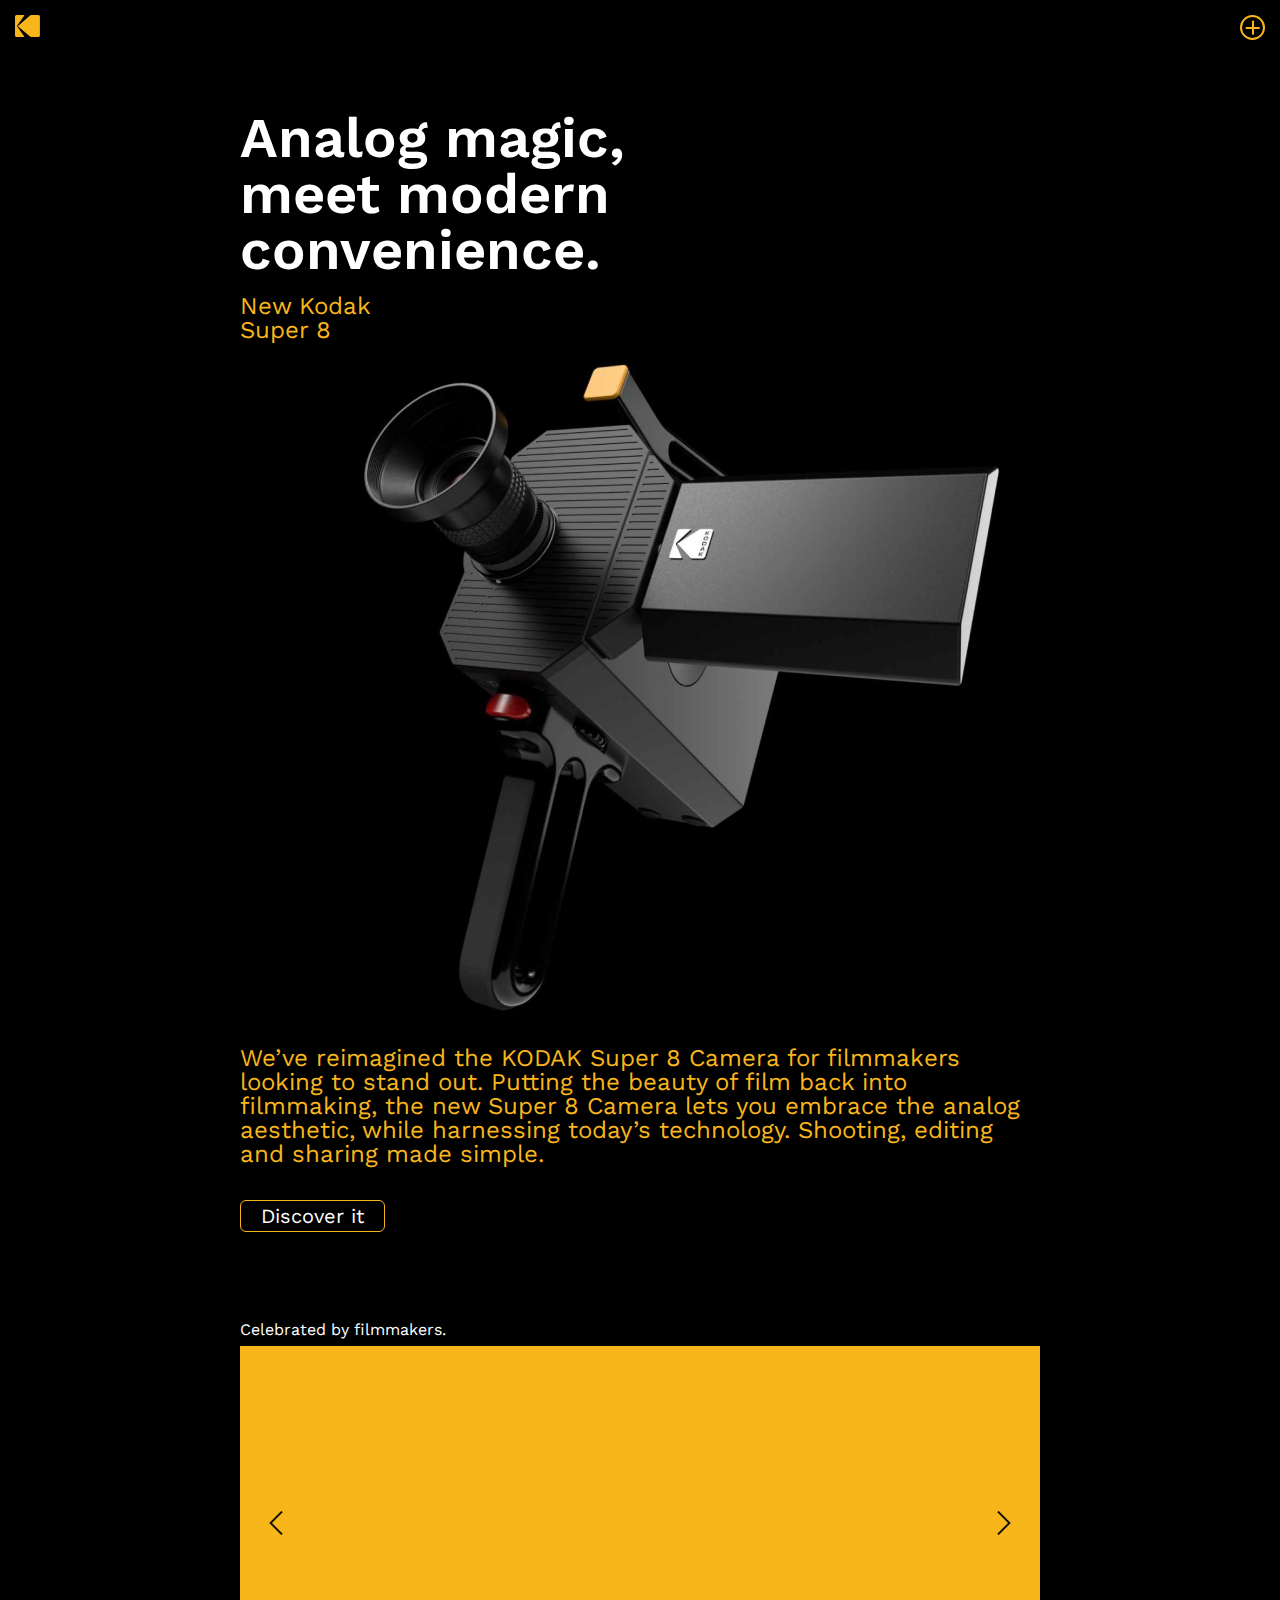
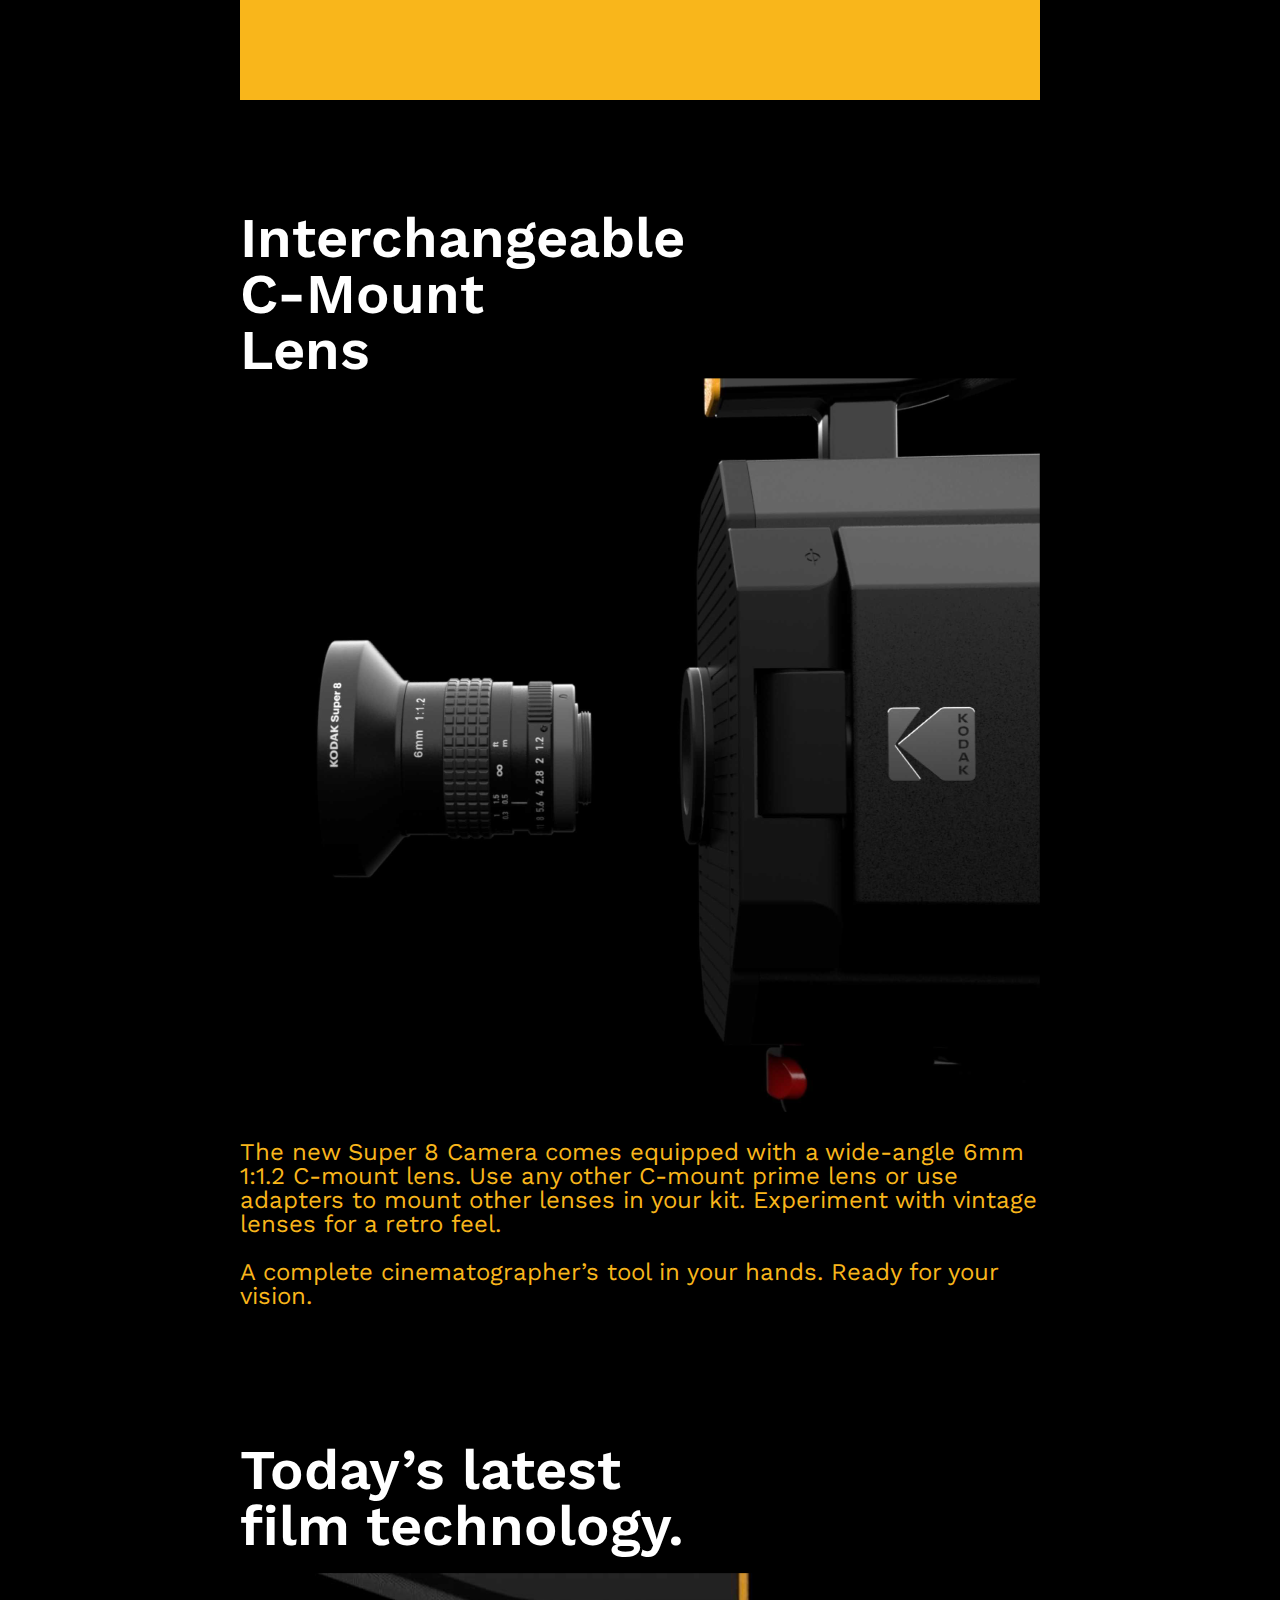
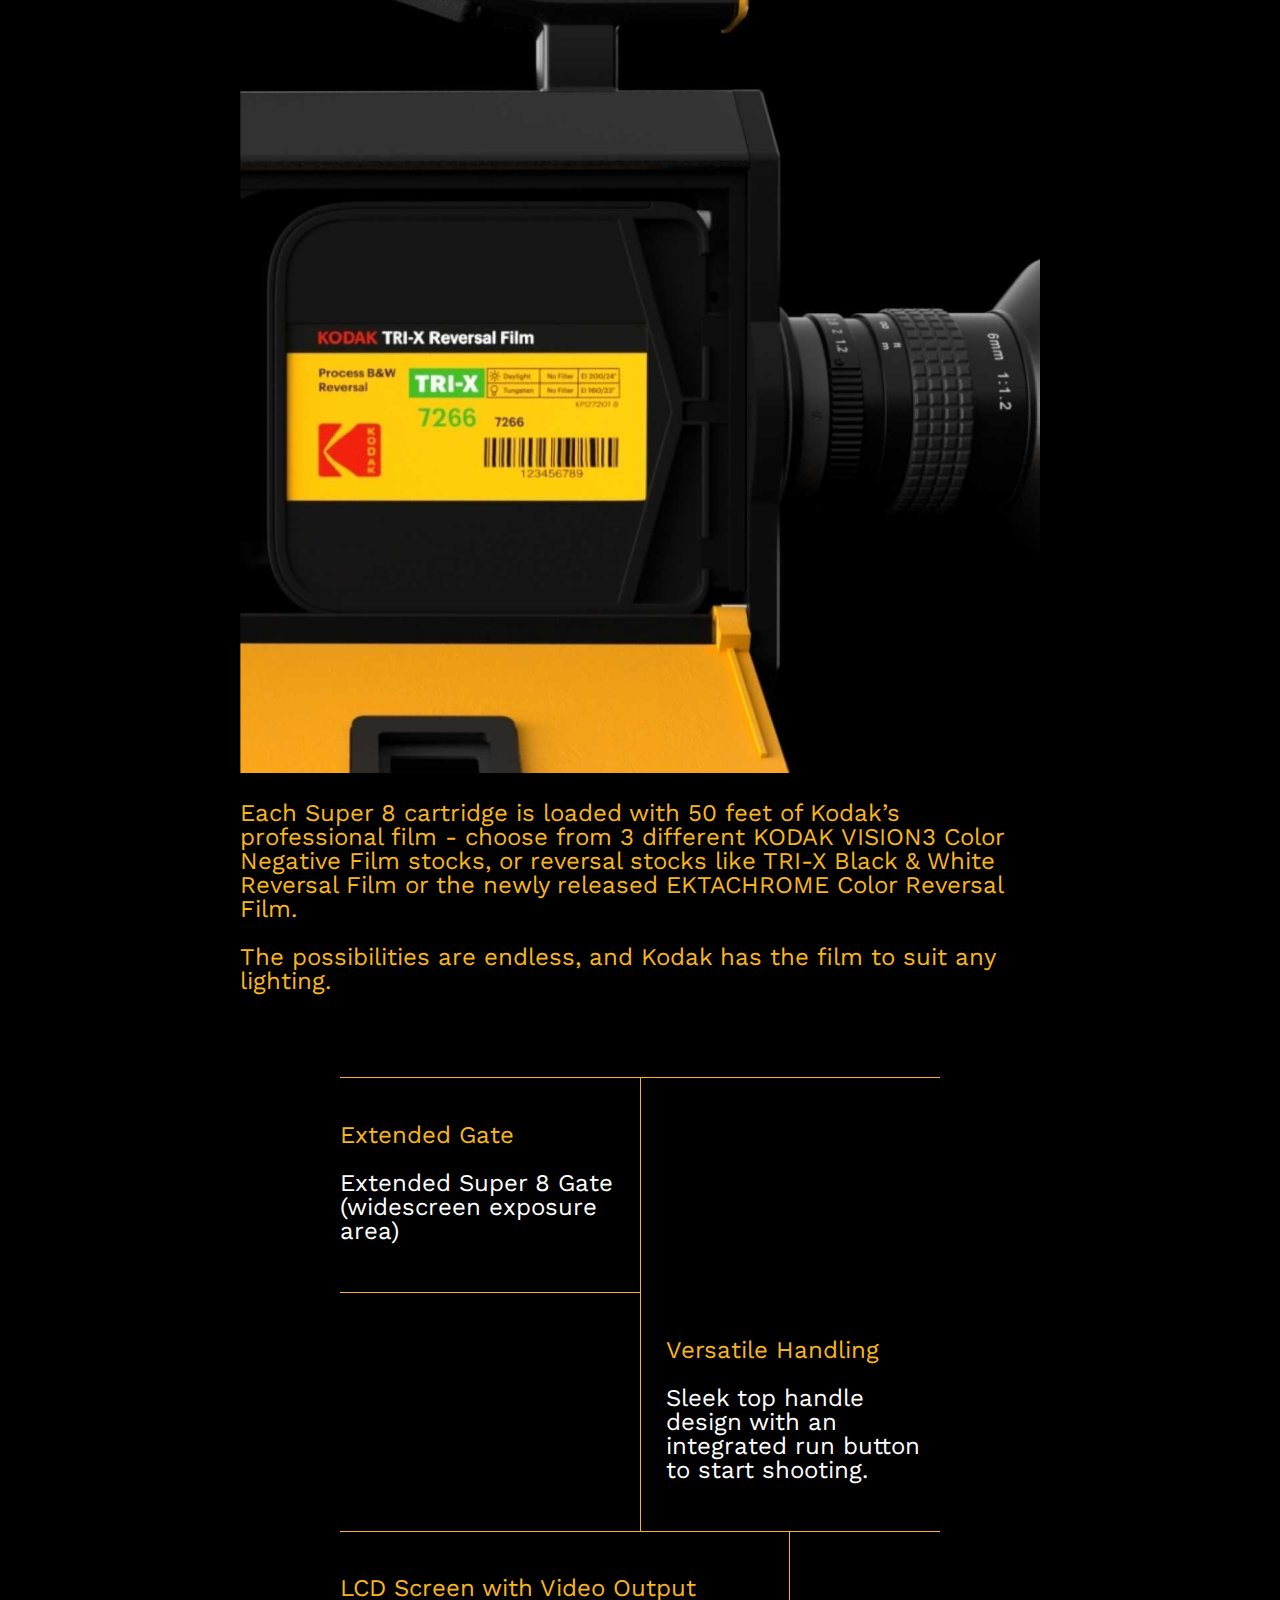
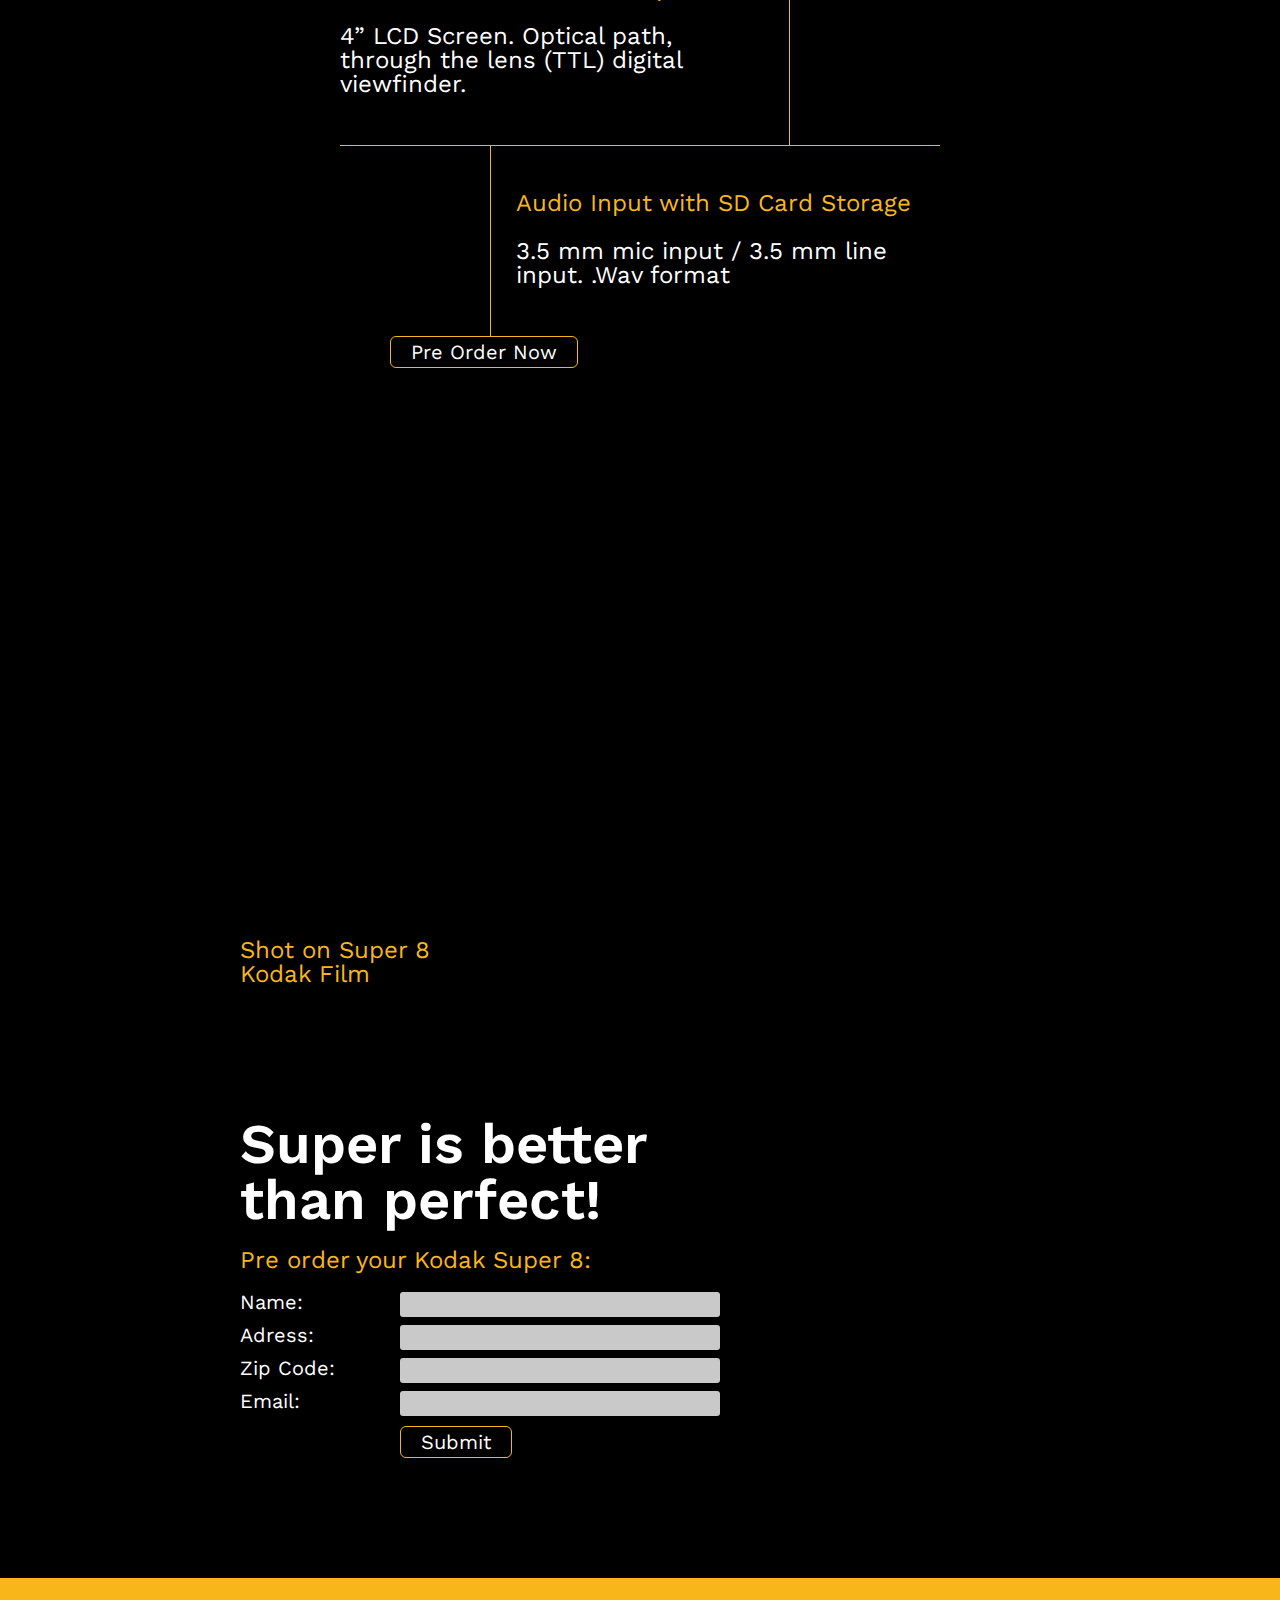
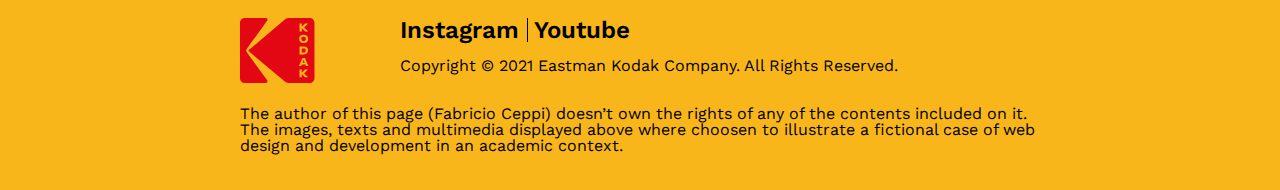
==== index.html @ d9c5eee0 "cambio de nombre index" ====
<!DOCTYPE html>
<html lang="en" dir="ltr">

<head>
  <meta charset="utf-8">
  <title>New Kodak Super 8</title>
  <meta name="author" content="Fabricio Ceppi">
  <meta name="viewport" content="width=device-width, initial-scale=1.0">
  <meta name="description" content="Discover the new Kodak Super 8 camera">
  <link rel="stylesheet" href="stylesheet.css">
</head>

<body>

  <header>
    <div id="bar">
      <img src="./imgs/Blind-logo.svg" alt="Kodak Logo">
      <div id="toggle-menu">
        <div></div>
        <div></div>
      </div>
    </div>
    <div id="menu">
      <ul>
        <li><a href="#" class="med-type color-white">Description</a></li>
        <li><a href="#" class="med-type color-white">Specs</a></li>
      </ul>
    </div>
  </header>

  <main>

    <section>
      <div class="text-block appear-to-left">
        <h2 class="big-type color-white">Analog magic, meet modern convenience.</h2>
        <h1 class="med-type color-yellow">New Kodak<br>Super 8</h1>
      </div>

      <img srcset="imgs/Kodak1-480.png 480w,
              imgs/Kodak1-800.png 800w,
              imgs/Kodak1-1680.png 1680w" src="./imgs/Kodak1-1680.png" alt="A Kodak Super 8 video camera is tilted 45 degrees and
              pointing towards the viewer, it's viewfinder is opened">
      <div class="text-block">
        <p class="med-type color-yellow">We’ve reimagined the KODAK Super 8 Camera for filmmakers looking to
          stand out. Putting the beauty of film back into filmmaking, the new Super
          8 Camera lets you embrace the analog aesthetic, while harnessing today’s
          technology. Shooting, editing and sharing made simple.</p>
        <button>Discover it</button>
      </div>
    </section>

    <section>
      <h3 class="text-block small-type color-white">Celebrated by filmmakers.</h3>
      <div id="quotes">
        <div class="text-block slider active">
          <p class="med-type bold color-black">“ The news that Kodak is enabling the
            next generation of filmmakers with access to an upgraded and enhanced
            version of the same analog technology that first made me fall in love
            with cinematic storytelling is unbelievably exciting. ”</p>
          <p class="med-type bold color-black">
            Christopher Nolan<br>Director
          </p>
        </div>

        <div class="text-block slider">
          <p class="med-type bold color-black">“ People like to think that digital
            mediums can do anything film can do, nowadays, but that simply isn’t
            true. Digital is great for certain things, but it is still different.
            There are plenty of looks, feelings and qualities that only film can do. ”</p>
          <p class="med-type bold color-black">
            Patty Jenkins<br>Screenwritter
          </p>
        </div>

        <div class="text-block slider">
          <p class="med-type bold color-black">“ The fact that Kodak is building
            a brand new Super 8 camera is a dream come true. ”</p>
          <p class="med-type bold color-black">
            JJ Abrams<br>Director
          </p>
        </div>

        <div class="slide-btns">
          <img id="prev" src="./imgs/flechaprev-02.svg" alt="left arrow, click to change the slide">
          <img id="next" src="./imgs/flechanext-02.svg" alt="right arrow, click to change the slide">
        </div>
      </div>
    </section>

    <section>
      <div class="text-block titles">
        <h2 class="big-type color-white">Interchangeable C-Mount<br>Lens</h2>
      </div>

      <img srcset="imgs/Kodak2-480.png 480w,
              imgs/Kodak2-800.png 800w,
              imgs/Kodak2-1600.png 1600w" src="./imgs/Kodak2-1600.png" alt="A Kodak Super 8 video camera pointing to the left, it's lens are separated from the body">
      <div class="text-block">
        <p class="med-type color-yellow">The new Super 8 Camera comes equipped
          with a wide-angle 6mm 1:1.2 C-mount lens. Use any other C-mount prime
          lens or use adapters to mount other lenses in your kit.
          Experiment with vintage lenses for a retro feel.</p>
        <p class="med-type color-yellow">
          A complete cinematographer’s tool in your hands. Ready for your vision.
        </p>
      </div>
    </section>

    <section>
      <div class="text-block titles">
        <h2 class="big-type color-white">Today’s latest film technology.</h2>
      </div><br>

      <img srcset="imgs/Kodak3-480.png 480w,
              imgs/Kodak3-800.png 800w,
              imgs/Kodak3-1600.png 1600w" src="./imgs/Kodak3-1600.png" alt="A Kodak Super 8 video camera pointing to the right. it's cartridge is inserted in the correspondent slot.">
      <div class="text-block">
        <p class="med-type color-yellow">Each Super 8 cartridge is loaded with
          50 feet of Kodak’s professional film - choose from 3 different
          KODAK VISION3 Color Negative Film stocks, or reversal stocks like
          TRI-X Black & White Reversal Film or the newly released EKTACHROME
          Color Reversal Film.</p>
        <p class="med-type color-yellow">
          The possibilities are endless, and Kodak has the film to suit any lighting.
        </p>
      </div>
    </section>
    <section>
      <div class="specs">
        <div id="spec1">
          <h2 class="med-type color-yellow">Extended Gate</h2>
          <p class="small-type color-white">Extended Super 8 Gate (widescreen exposure area)</p>
        </div>
        <div id="spec2">
          <h2 class="med-type color-yellow">Versatile Handling</h2>
          <p class="small-type color-white">Sleek top handle design with an integrated run button to start shooting.</p>
        </div>
      </div>
      <div class="specs">
        <div id="spec3">
          <h2 class="med-type color-yellow">LCD Screen with Video Output</h2>
          <p class="small-type color-white">4” LCD Screen. Optical path, through the lens (TTL) digital viewfinder.</p>
        </div>
        <div></div>
      </div>
      <div class="specs">
        <div></div>
        <div id="spec4">
          <h2 class="med-type color-yellow">Audio Input with SD Card Storage</h2>
          <p class="small-type color-white">3.5 mm mic input / 3.5 mm line input.
            .Wav format</p>
        </div>
      </div>
      <button class="text-block">Pre Order Now</button>
    </section>

    <section>
      <div class="text-block video-block">
        <div class="video">
          <iframe width="560" height="315" src="https://www.youtube.com/embed/cSseZtZgoiA?controls=0" title="YouTube video player" frameborder="0" allow="accelerometer; autoplay; clipboard-write; encrypted-media;
      gyroscope; picture-in-picture" allowfullscreen></iframe>
        </div>
        <h2 class="med-type color-yellow">Shot on Super 8<br>Kodak Film</h2>
      </div>
    </section>

    <section>
      <div class="text-block">
        <h3 class="big-type color-white">Super is better than perfect!</h3>
        <h2 class="med-type color-yellow">Pre order your Kodak Super 8:</h2>
      </div>

      <form class="text-block">
        <label for="name">Name:</label>
        <input type="text" name="name" id="name" required>
        <label for="adress">Adress:</label>
        <input type="text" name="adress" id="adress" required>
        <label for="zip-code">Zip Code:</label>
        <input type="text" name="zip-code" id="zip-code" required>
        <label for="email">Email:</label>
        <input type="email" name="email" id="email" required>
        <button type="submit">Submit</button>
      </form>
    </section>
  </main>

  <footer>
    <div>
      <div class="img-float">
        <img src="./imgs/logo.svg" alt="Logo of the Eastman Kodak company">
      </div>
      <div class="footer-flex">
        <ul>
          <li><a href="#" class="med-type bold color-black">Instagram</a></li>
          <li><a href="#" class="med-type bold color-black">Youtube</a></li>
        </ul>
        <p class="small-type color-black">
          Copyright © 2021 Eastman Kodak Company.
          All Rights Reserved.
        </p>
      </div>
    </div>
    <p class="small-type color-black">
      The author of this page (Fabricio Ceppi) doesn’t own the rights of any of
      the contents included on it. The images, texts and multimedia displayed
      above where choosen to illustrate a fictional case of web design and
      development in an academic context.
    </p>
  </footer>
  <script src="./Super8slide.js"></script>
</body>

</html>
---- stylesheet.css ----
/* Kodak Landing Stylesheet */

/* General */

@import url('https://fonts.googleapis.com/css2?family=Work+Sans:wght@400;600&display=swap');

* {
  font-family: 'Work Sans', sans-serif;
  box-sizing: border-box;
}

body {
  background-color: rgb(0,0,0);
  color: white;
  padding: 0;
  margin: 0;
}

img {
  width: 100%;
  z-index: -1;
}

.big-type {
  font-size: 40px;
  line-height: 40px;
  font-weight: 600;
  max-width: 320px;
  margin: 50px auto 0 0;
}

.color-white {
  color: white;
}

.med-type {
  font-size: 20px;
  line-height: 20px;
  font-weight: 400;
}

.bold {
  font-weight: 600;
}

.color-yellow {
  color: #f9b61b;
}

.small-type {
  font-size: 16px;
  line-height: 16px;
  font-weight: 400;
}

.color-black {
  color: rgb(0,0,0);
}

button {
  background-color: rgb(0,0,0);
  border: 1px solid #f9b61b;
  border-radius: 6px;
  color: white;
  padding: 5px 20px;
  font-size: 20px;
  line-height: 20px;
  font-weight: 400;
  margin: 10px 0;
  cursor: pointer;
  transition: 0.5s;
}

ul {
  padding: 0;
  margin: 0;
}

li {
  list-style-type: none;
}

a {
  text-decoration: none;
}

/* Header */

header {
  position: fixed;
  top: 0;
  left: 0;
  width: 100%;
  z-index: 2;
}

header img {
  width: 25px;
}

#bar {
  background-color: rgba(0,0,0,0.8);
  padding: 15px;
}

#menu {
  background-color: rgba(0,0,0,0.8);
  padding: 0 0 15px 15px;
  transform: scaleY(0);
  transform-origin: top;
}

#menu ul {
  opacity: 0;
  transition: opacity 0.5s ease 0s;
}

#menu.opened {
  transform: scaleY(1);
  transition: transform 0.5s cubic-bezier(0,.45,.27,1.05) 0s;
}

#menu.opened ul {
  opacity: 1;
  transition: opacity 0.5s ease 0.3s;
}

#toggle-menu {
  width: 25px;
  height: 25px;
  border: 2px solid #f9b61b;
  border-radius: 50%;
  float: right;
  position: relative;
  cursor: pointer;
  transition: transform 1s;
}

#toggle-menu div {
  position: absolute;
  top: 50%;
  left: 50%;
  transform: translate(-50%, -50%);
}

#toggle-menu div:first-of-type {
  width: 70%;
  border-bottom: 2px solid #f9b61b;
}

#toggle-menu div:last-of-type {
  height: 70%;
  border-right: 2px solid #f9b61b;
}

@media (hover: hover) {

button:hover {
  transform: translatex(5px);
  transition: 0.5s;
}

a:hover {
  color: #f9b61b;
}

footer a:hover {
  color: black;
  opacity: 0.5;
}
}

#toggle-menu.opened {
  transform: rotate(-225deg);
}

/* resolver animación */

/*#menu {
  position: absolute;
  transform: translateY(-100%);
  transition: 1s;
}

#menu.opened {
  position: static;
  transform: translateY(100%);
}*/


/* Main */

main {
  max-width: 800px;
  margin: auto;
}

section {
  padding-top: 40px;
}

section:nth-of-type(2) {
  padding-top: 80px;
}

.text-block {
  margin: 0 15px;
}

#quotes {
  width: 100%;
  background-color: #f9b61b;
  padding: 35px 0;
  margin-top: 8px;
  position: relative;
  overflow-x: hidden;
}

#quotes .text-block {
  margin: 0 40px;
}

#quotes p:last-child {
  padding-top: 20px;
}

.slider {
  animation-name: right-slide;
  animation-duration: 0.5s;
  animation-fill-mode: forwards;
  position: relative;
  left: 100%;
  display: none;
}

.active {
  display: block;
}

@keyframes right-slide {
  100% {left: 0;}
}

.slide-btns {
  width: 100%;
  position: absolute;
  top: 50%;
  transform: translateY(-50%);
}

.slide-btns img {
  width: 32px;
  cursor: pointer;
}

#prev {
  float: left;
}

#next {
  float: right;
}

/* specs */

.specs {
  margin: 0 15px;
  border-top: 1px solid #f9b61b;
}

.specs > div {
  float: left;
  padding: 25px 25px 25px 0;
}

.specs::after {
  content: " ";
  display: block;
  clear: both;
}

.specs > div:last-child {
  padding: 25px 0 25px 25px;
}

.specs:nth-of-type(1) > div{
  width: 50%;
}

#spec1 {
  border-bottom: 1px solid #f9b61b;
}

#spec2 {
  padding-top: 40%;
  border-left: 1px solid #f9b61b;
}

#spec3, #spec4 {
  width: 75%;
}

#spec3 {
  border-right: 1px solid #f9b61b;
}

#spec4 {
  border-left: 1px solid #f9b61b;
}

.specs:last-of-type > div:first-child {
  width: 25%;
}

/* Video Iframe */

.video-block {
  padding-top: 40px;
}

.video {
  width: 100%;
  height: 0;
  padding-bottom: 56.25%;
  position: relative;
}

.video iframe {
  position: absolute;
  width: 100%;
  height: 100%;
}

/* Styling form */


label {
  display: block;
  width: 30%;
  min-width: 100px;
  float: left;
  color: white;
  font-size: 20px;
  line-height: 20px;
  font-weight: 400;
}

input {
  display: block;
  width: 50%;
  height: 25px;
  margin-bottom: 8px;
  border-width: 0;
  border-radius: 3px;
  background-color: #c9c9c9;
}

form button {
  display: block;
  margin-left: 30%;
}

/* Footer */

footer {
  margin-top: 120px;
  background-color: #f9b61b;
  padding: 40px 15px 20px 15px;
}

footer > div, footer > p {
  max-width: 800px;
  margin-left: auto;
  margin-right: auto;
}


.img-float {
  width: 30%;
  float: left;
}

.img-float img {
  width: 75px;
}

footer > div::after {
  content: " ";
  display: block;
  clear: both;
}

footer li {
  display: inline-block;
  padding-right: 10px;
  position: relative;
}

/* Adding more effects (animation) */

.appear-to-left {
  position: relative;
  animation-name: appear-to-left;
  animation-timing-function: ease-in-out;
  animation-duration: 1s;
  animation-direction: normal;
}

@keyframes appear-to-left {
  0% {
    opacity: 0;
    left: 200px;
  }
  100% {
    left: 0;
    opacity: 1;
  }
}

/* Responsive adjustments */

@media only screen and (max-width: 360px) {
  input {
    width: 100%;
  }

  form button {
    margin-left: 0;
  }

  .big-type {
    font-size: 36px;
    line-height: 36px;
    font-weight: 600;
    margin: 50px auto 0 0;
  }

  footer p:first-of-type {
    clear: both;
    padding-top: 8px;
  }

}

@media only screen and (min-width: 400px) {

  footer li:first-child::after {
    content: "";
    position: absolute;
    right: 0;
    margin-right: 1px;
    height: 100%;
    width: 1px;
    background-color: rgb(0,0,0);
}
}

@media only screen and (min-width: 800px) {

  section {
    padding-top:
    60px;
  }

  .big-type {
    font-size: 56px;
    line-height: 56px;
    max-width: 60%;
    margin: 50px auto 0 0;
  }

  .med-type {
    font-size: 24px;
    line-height: 24px;
  }

  .specs .small-type {
    font-size: 24px;
    line-height: 24px;
    font-weight: 400;
  }

  .specs {
    max-width: 600px;
    margin: auto;
  }

  .specs + button {
    margin-left: 150px;
  }

  .slider p {
    max-width: 80%;
    margin-left: auto;
    margin-right: auto;
  }

  .slide-btns {
    padding: 0 20px;
  }

  label, .img-float {
    width: 20%;
  }

  form button {
    margin-left: 20%;
  }

  input {
    width: 40%;
  }
}

@media only screen and (min-width: 950px) {
  .text-block {
    margin: 0;
  }
}
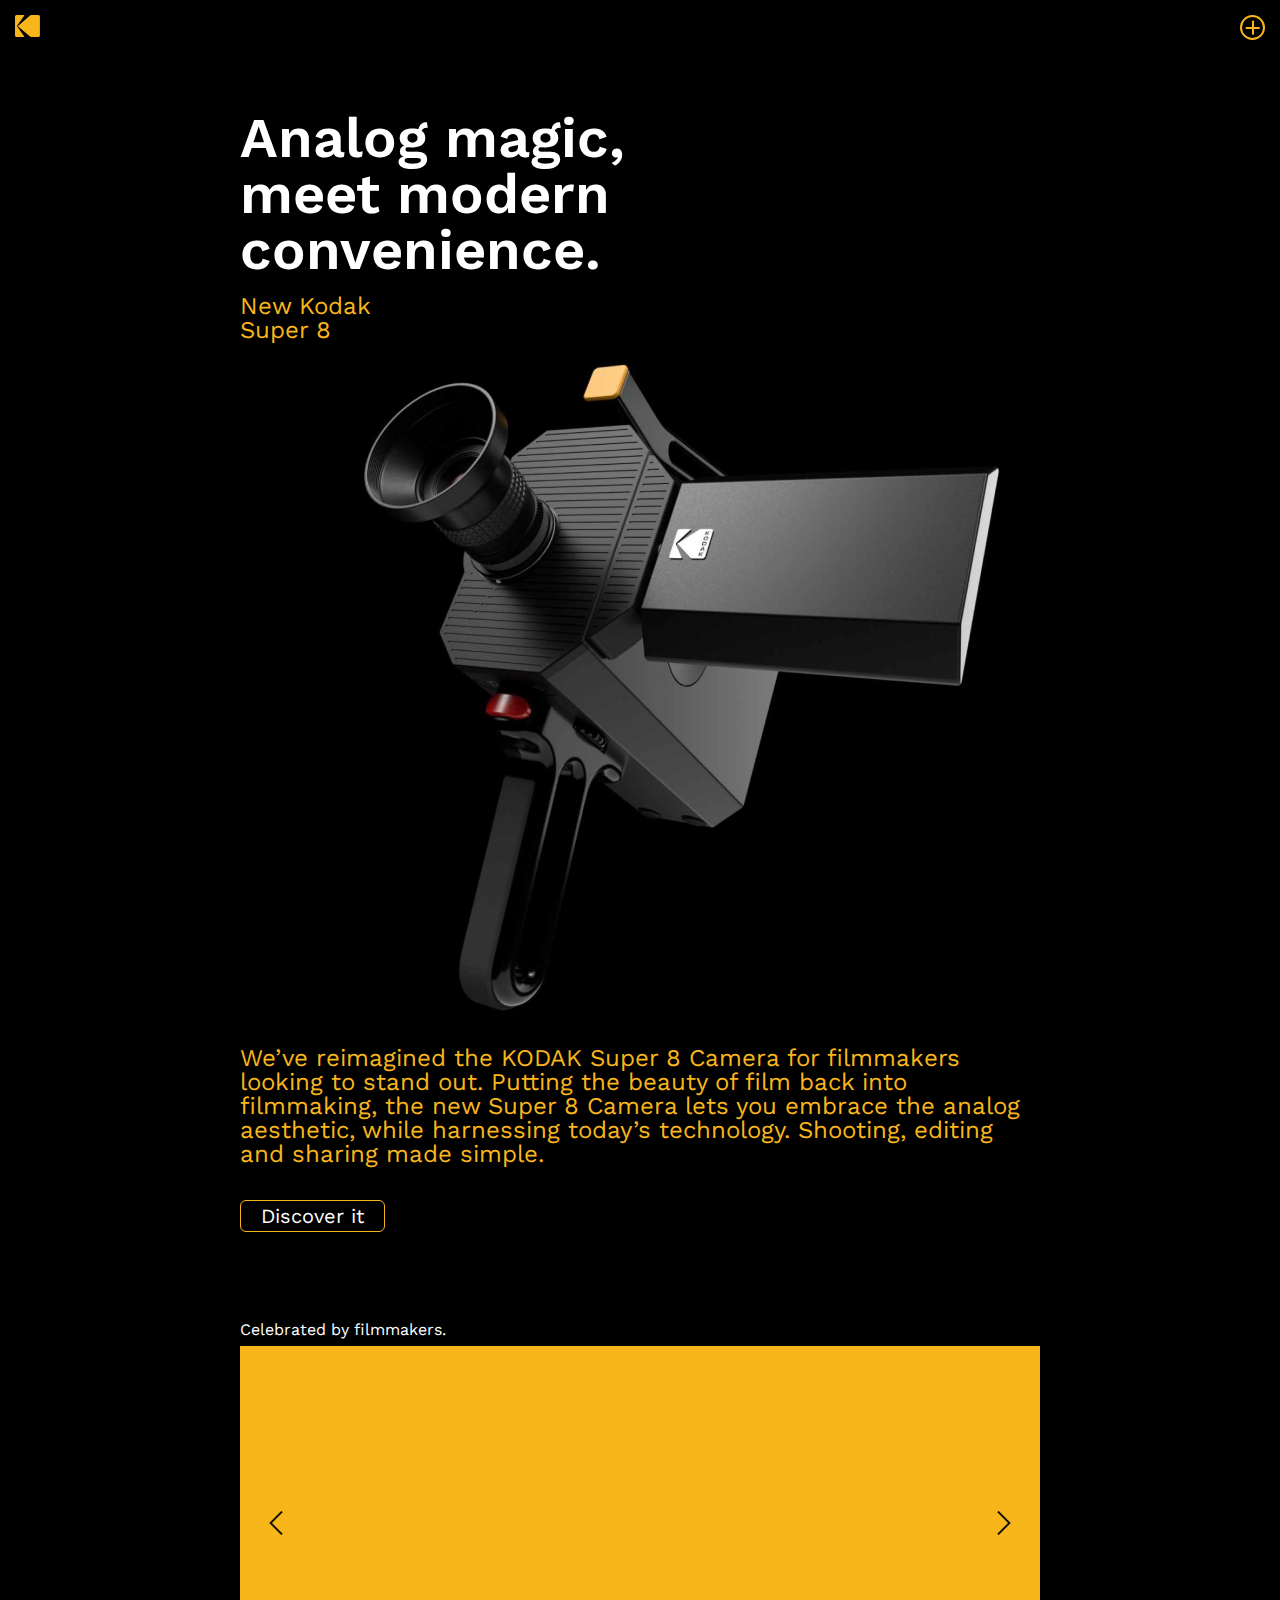
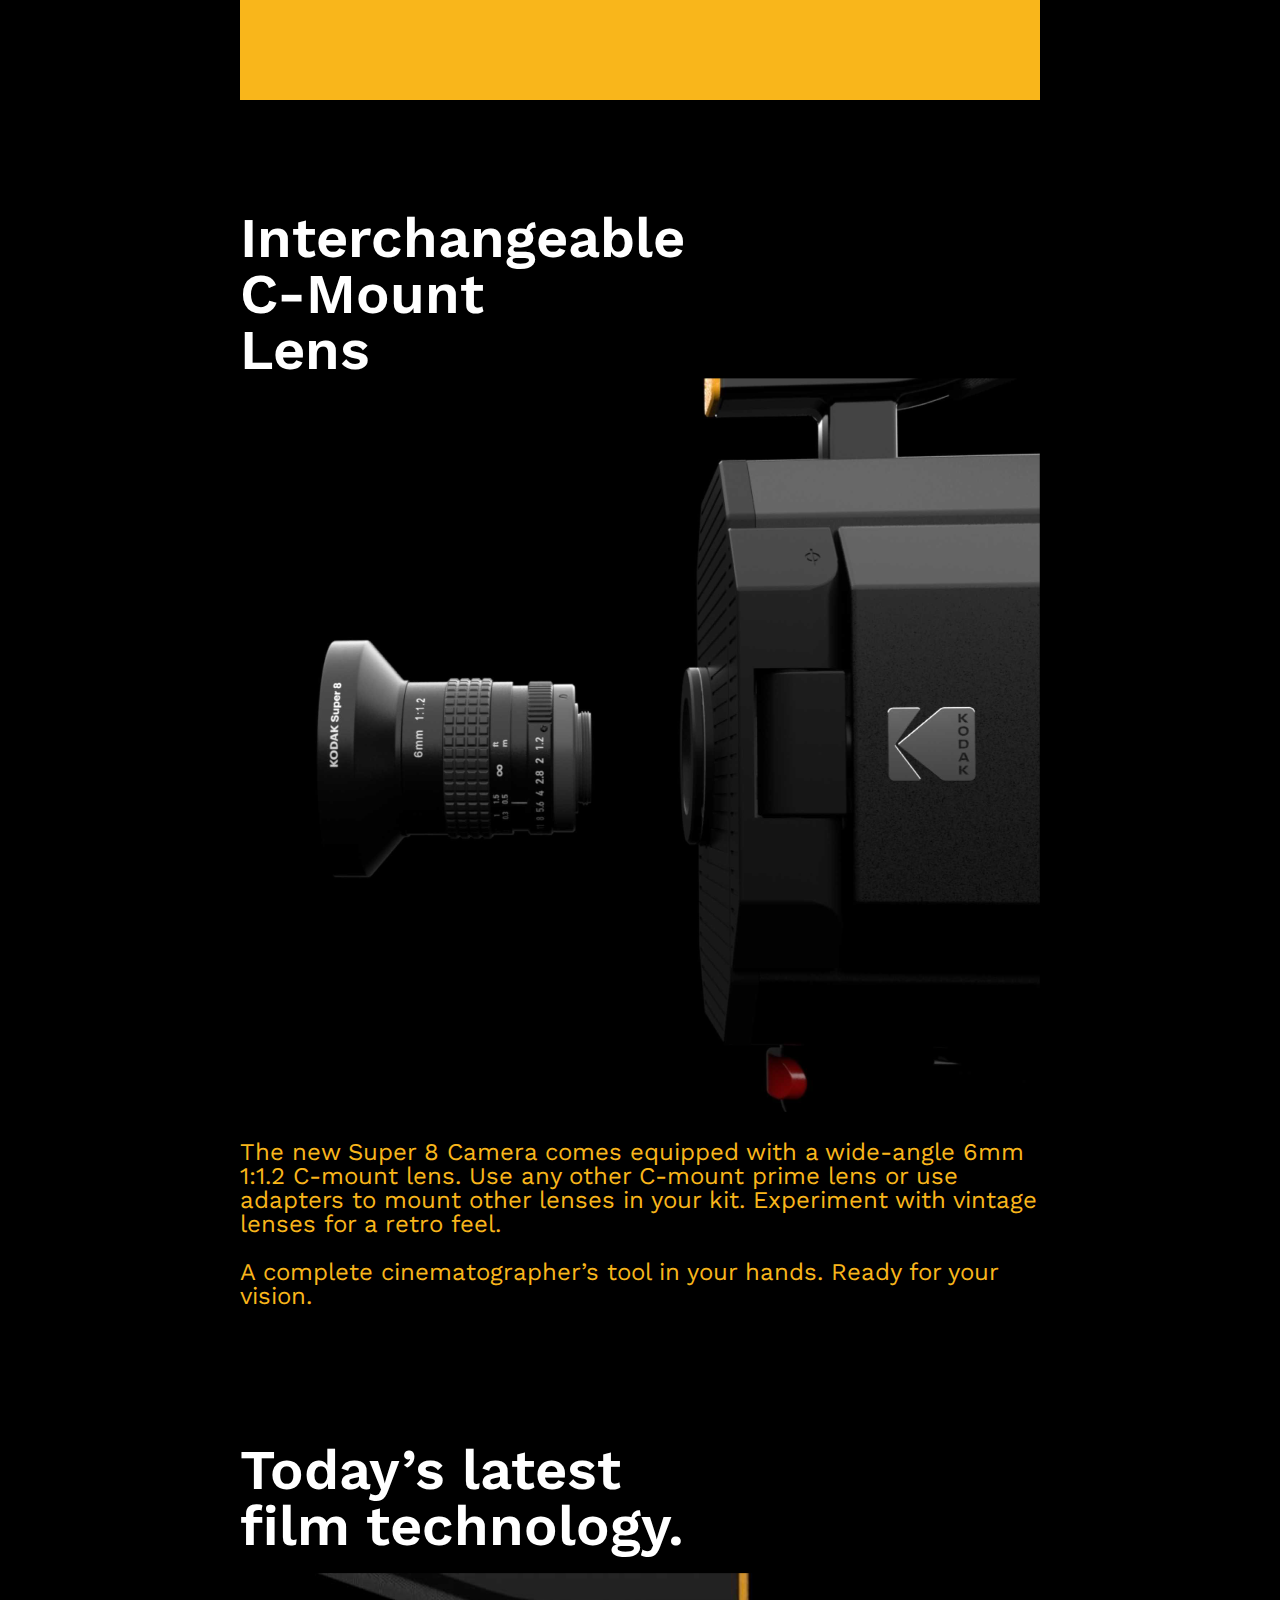
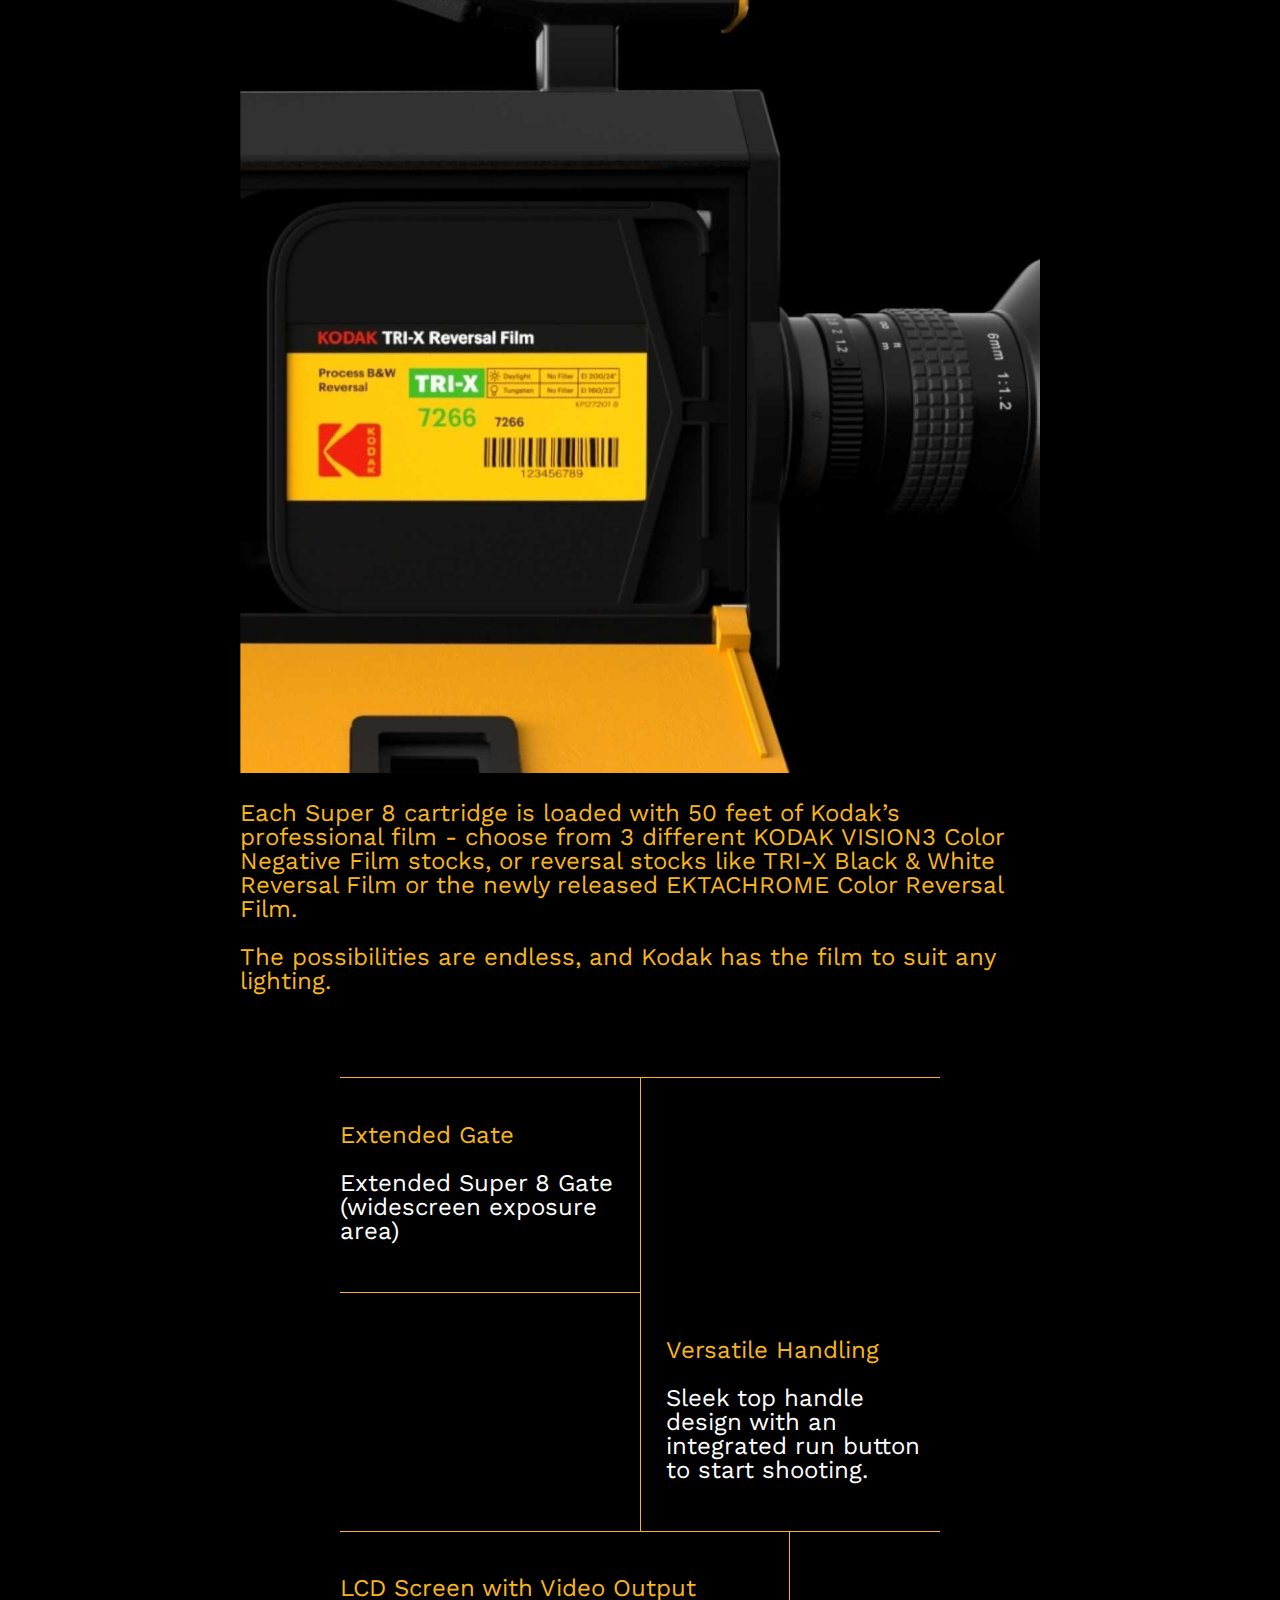
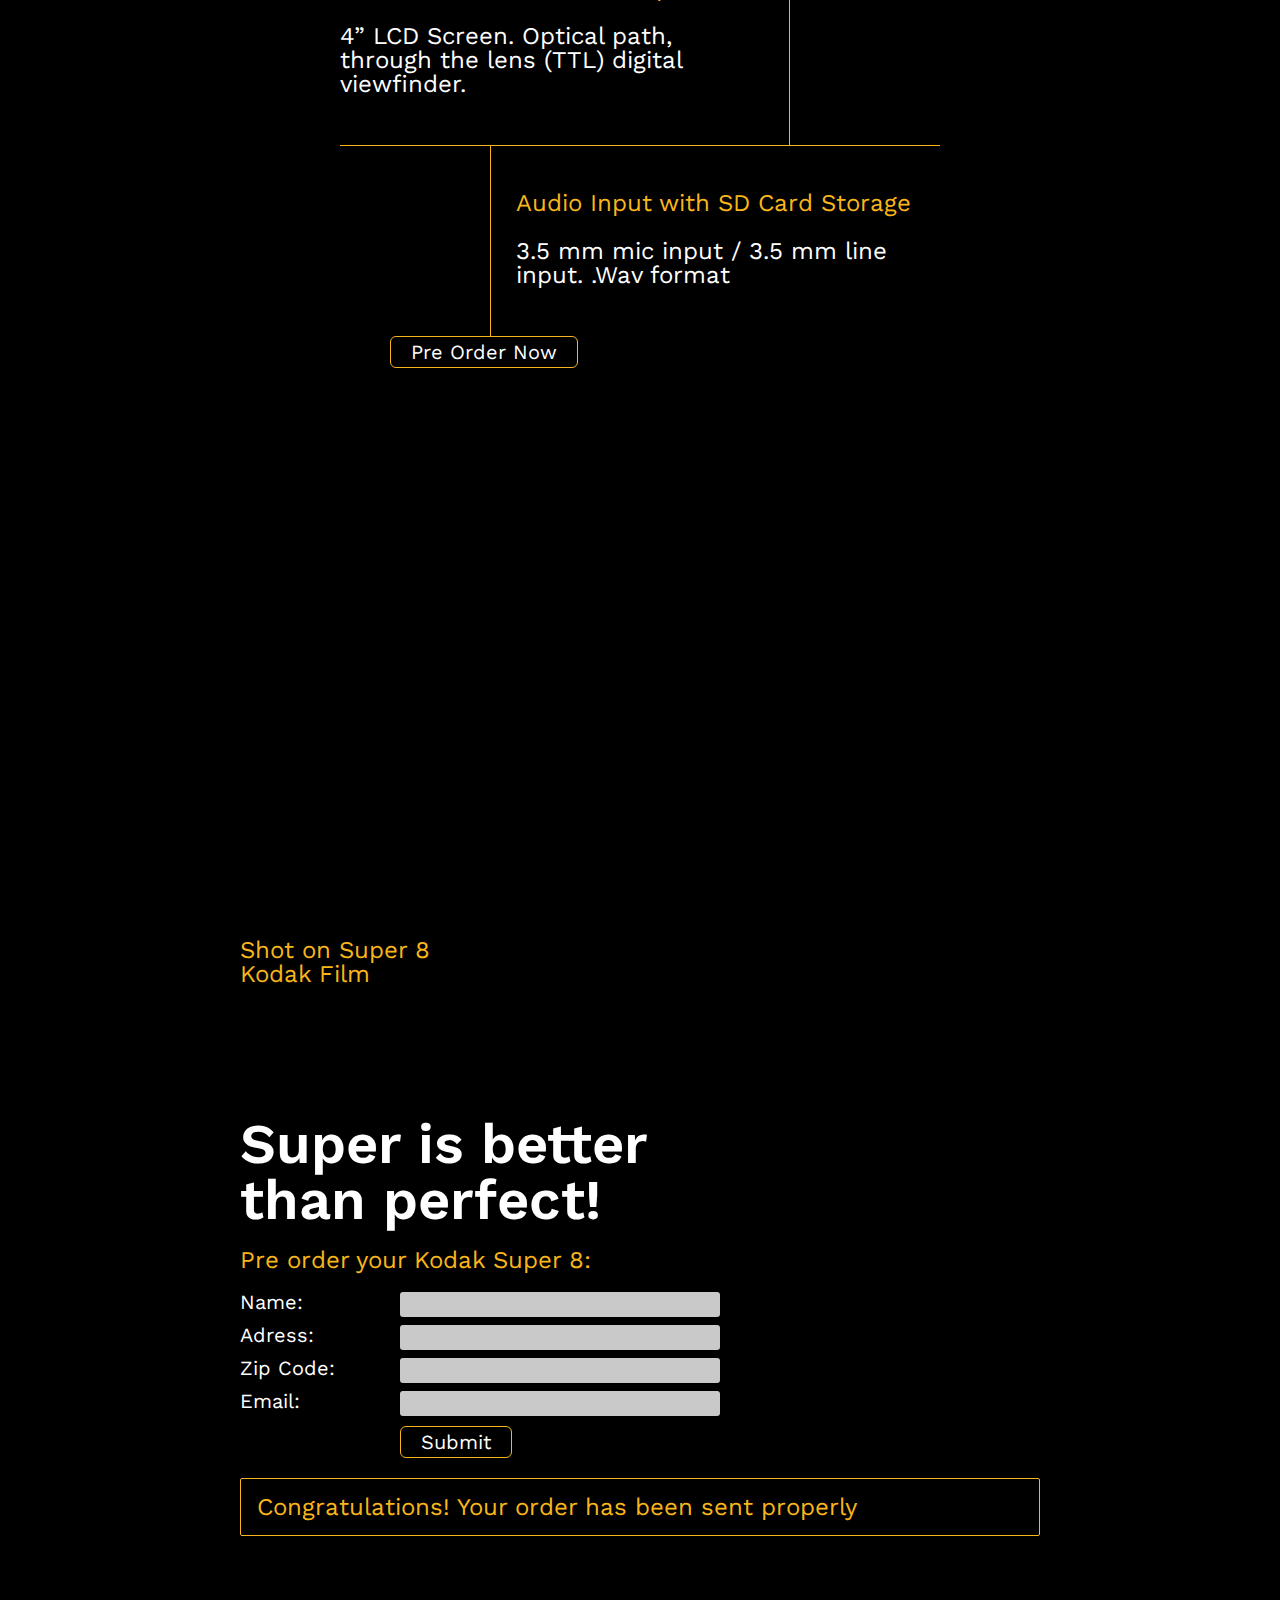
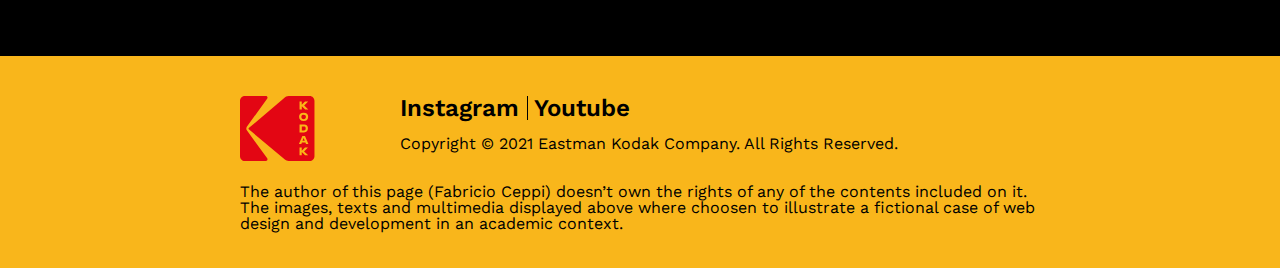
==== commit a1269202: "form configuration" ====
--- a/index.html
+++ b/index.html
@@ -8,13 +8,14 @@
   <meta name="viewport" content="width=device-width, initial-scale=1.0">
   <meta name="description" content="Discover the new Kodak Super 8 camera">
   <link rel="stylesheet" href="stylesheet.css">
+  <link rel="icon" type="image/png" href="imgs/favicon.png">
 </head>
 
 <body>
 
   <header>
     <div id="bar">
-      <img src="./imgs/Blind-logo.svg" alt="Kodak Logo">
+      <img id='logo' src="./imgs/Blind-logo.svg" alt="Kodak Logo">
       <div id="toggle-menu">
         <div></div>
         <div></div>
@@ -22,8 +23,8 @@
     </div>
     <div id="menu">
       <ul>
-        <li><a href="#" class="med-type color-white">Description</a></li>
-        <li><a href="#" class="med-type color-white">Specs</a></li>
+        <li id='desc-button' class='med-type color white'>Description</li>
+        <li id='spec-button' class="med-type color-white">Specs</li>
       </ul>
     </div>
   </header>
@@ -45,7 +46,7 @@
           stand out. Putting the beauty of film back into filmmaking, the new Super
           8 Camera lets you embrace the analog aesthetic, while harnessing today’s
           technology. Shooting, editing and sharing made simple.</p>
-        <button>Discover it</button>
+        <button id='discover-button'>Discover it</button>
       </div>
     </section>
 
@@ -87,7 +88,7 @@
       </div>
     </section>
 
-    <section>
+    <section id ='d-start'>
       <div class="text-block titles">
         <h2 class="big-type color-white">Interchangeable C-Mount<br>Lens</h2>
       </div>
@@ -125,7 +126,7 @@
         </p>
       </div>
     </section>
-    <section>
+    <section id='s-start'>
       <div class="specs">
         <div id="spec1">
           <h2 class="med-type color-yellow">Extended Gate</h2>
@@ -151,7 +152,7 @@
             .Wav format</p>
         </div>
       </div>
-      <button class="text-block">Pre Order Now</button>
+      <button id='order-button' class="text-block">Pre Order Now</button>
     </section>
 
     <section>
@@ -164,13 +165,14 @@
       </div>
     </section>
 
-    <section>
+    <section id='form-start'>
       <div class="text-block">
         <h3 class="big-type color-white">Super is better than perfect!</h3>
         <h2 class="med-type color-yellow">Pre order your Kodak Super 8:</h2>
       </div>
 
-      <form class="text-block">
+      <form class="text-block" action="https://formspree.io/f/moqyrewy"
+      method="POST" id='pre-order'>
         <label for="name">Name:</label>
         <input type="text" name="name" id="name" required>
         <label for="adress">Adress:</label>
@@ -180,6 +182,7 @@
         <label for="email">Email:</label>
         <input type="email" name="email" id="email" required>
         <button type="submit">Submit</button>
+        <span id='pre-order-status' class='med-type color-yellow'>Congratulations! Your order has been sent properly</span>
       </form>
     </section>
   </main>
--- a/stylesheet.css
+++ b/stylesheet.css
@@ -153,6 +153,10 @@
   border-right: 2px solid #f9b61b;
 }
 
+#desc-button, #spec-button, #logo {
+  cursor: pointer;
+}
+
 @media (hover: hover) {
 
 button:hover {
@@ -160,7 +164,7 @@
   transition: 0.5s;
 }
 
-a:hover {
+a:hover, #desc-button:hover, #spec-button:hover {
   color: #f9b61b;
 }
 
@@ -360,6 +364,14 @@
   margin-left: 30%;
 }
 
+#pre-order-status {
+  display: block;
+  padding: 16px;
+  border: 1px solid #f9b61b;
+  border-radius: 2px;
+  margin-top: 20px;
+}
+
 /* Footer */
 
 footer {
@@ -373,7 +385,6 @@
   margin-left: auto;
   margin-right: auto;
 }
-
 
 .img-float {
   width: 30%;
@@ -516,4 +527,4 @@
   .text-block {
     margin: 0;
   }
-}
+}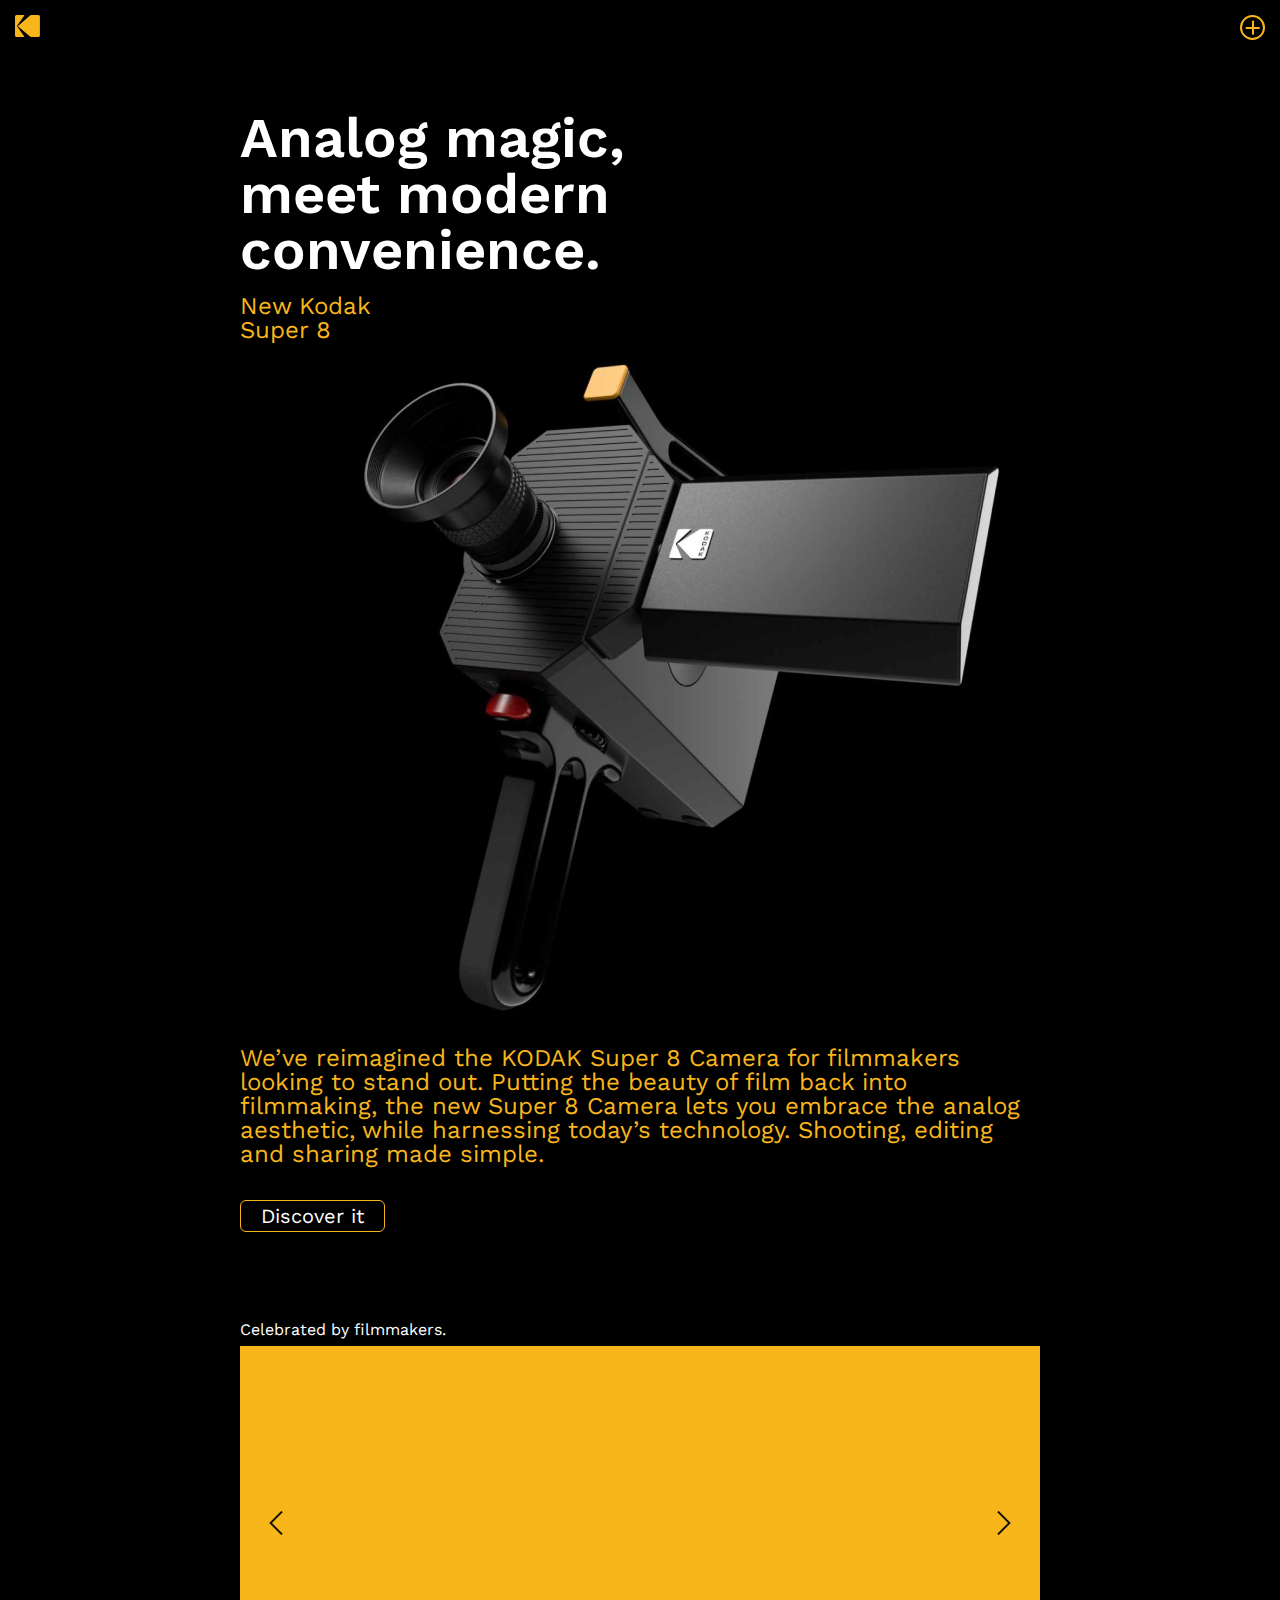
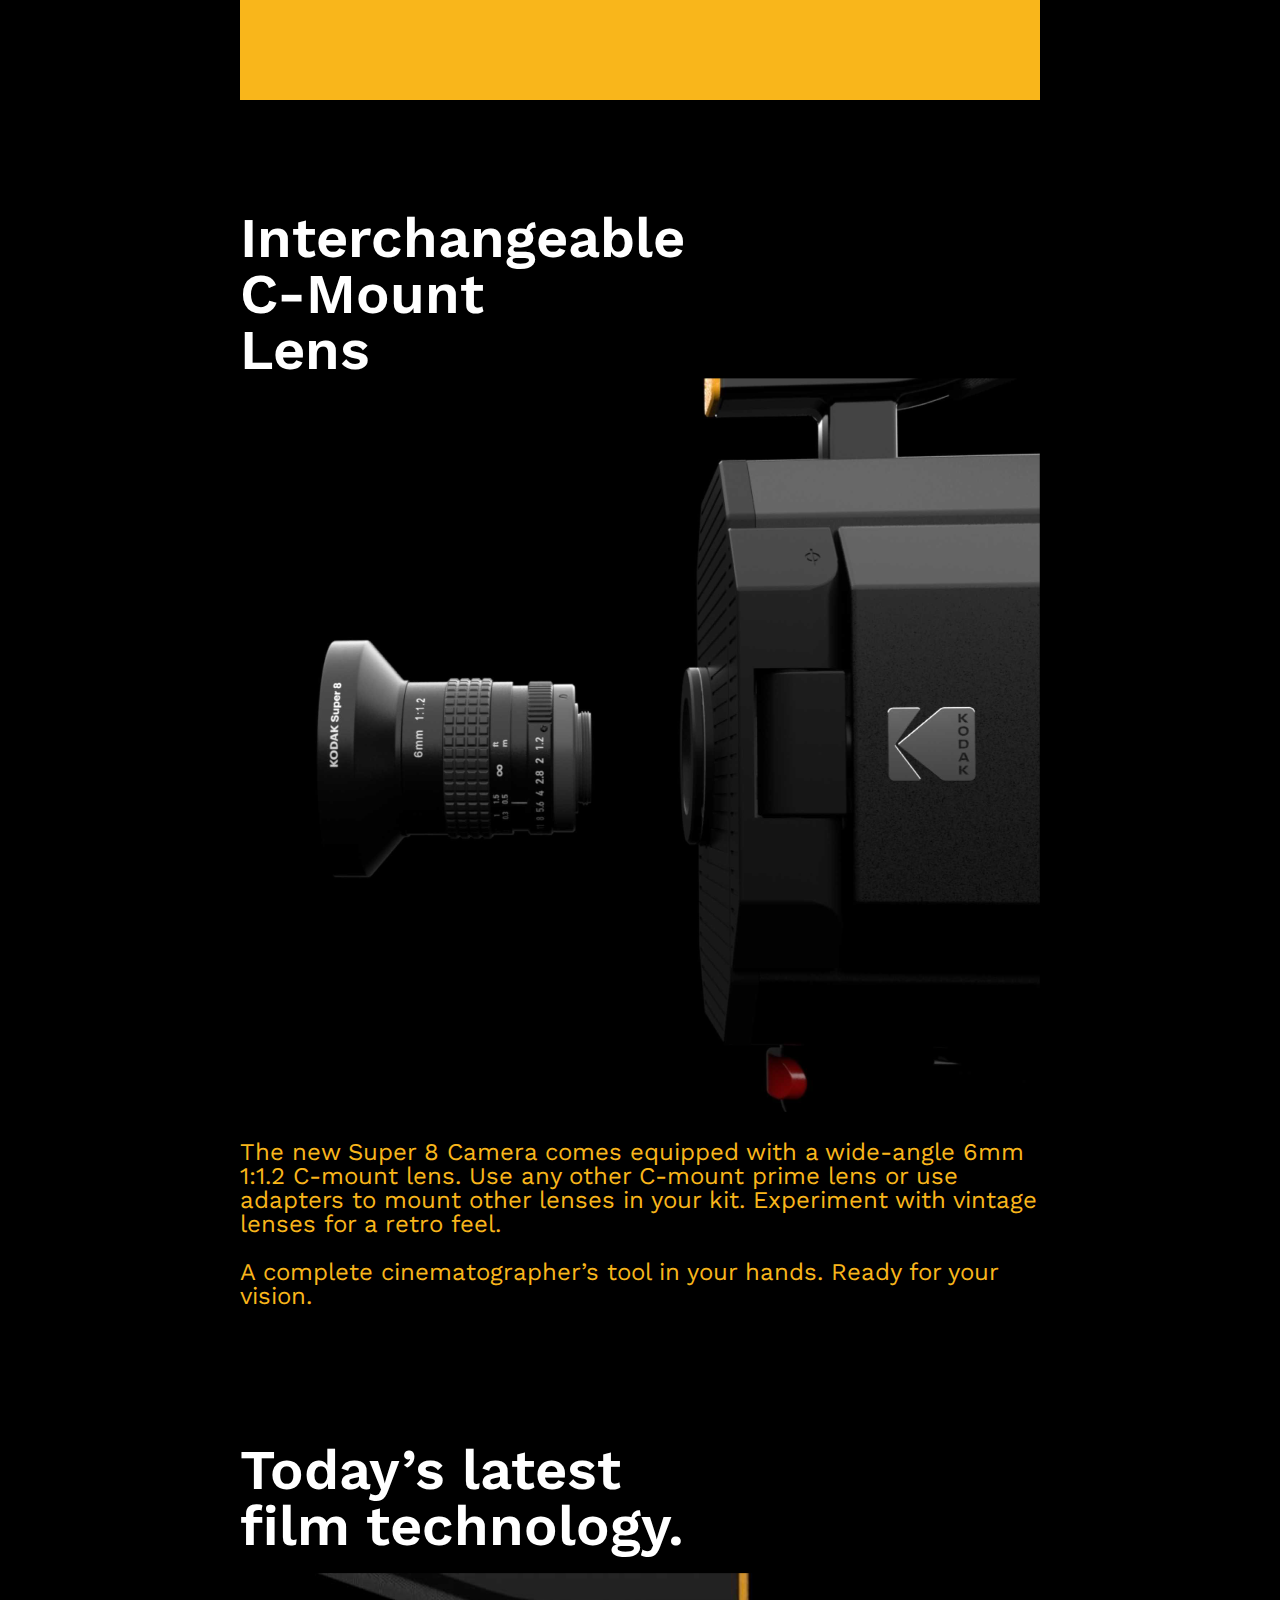
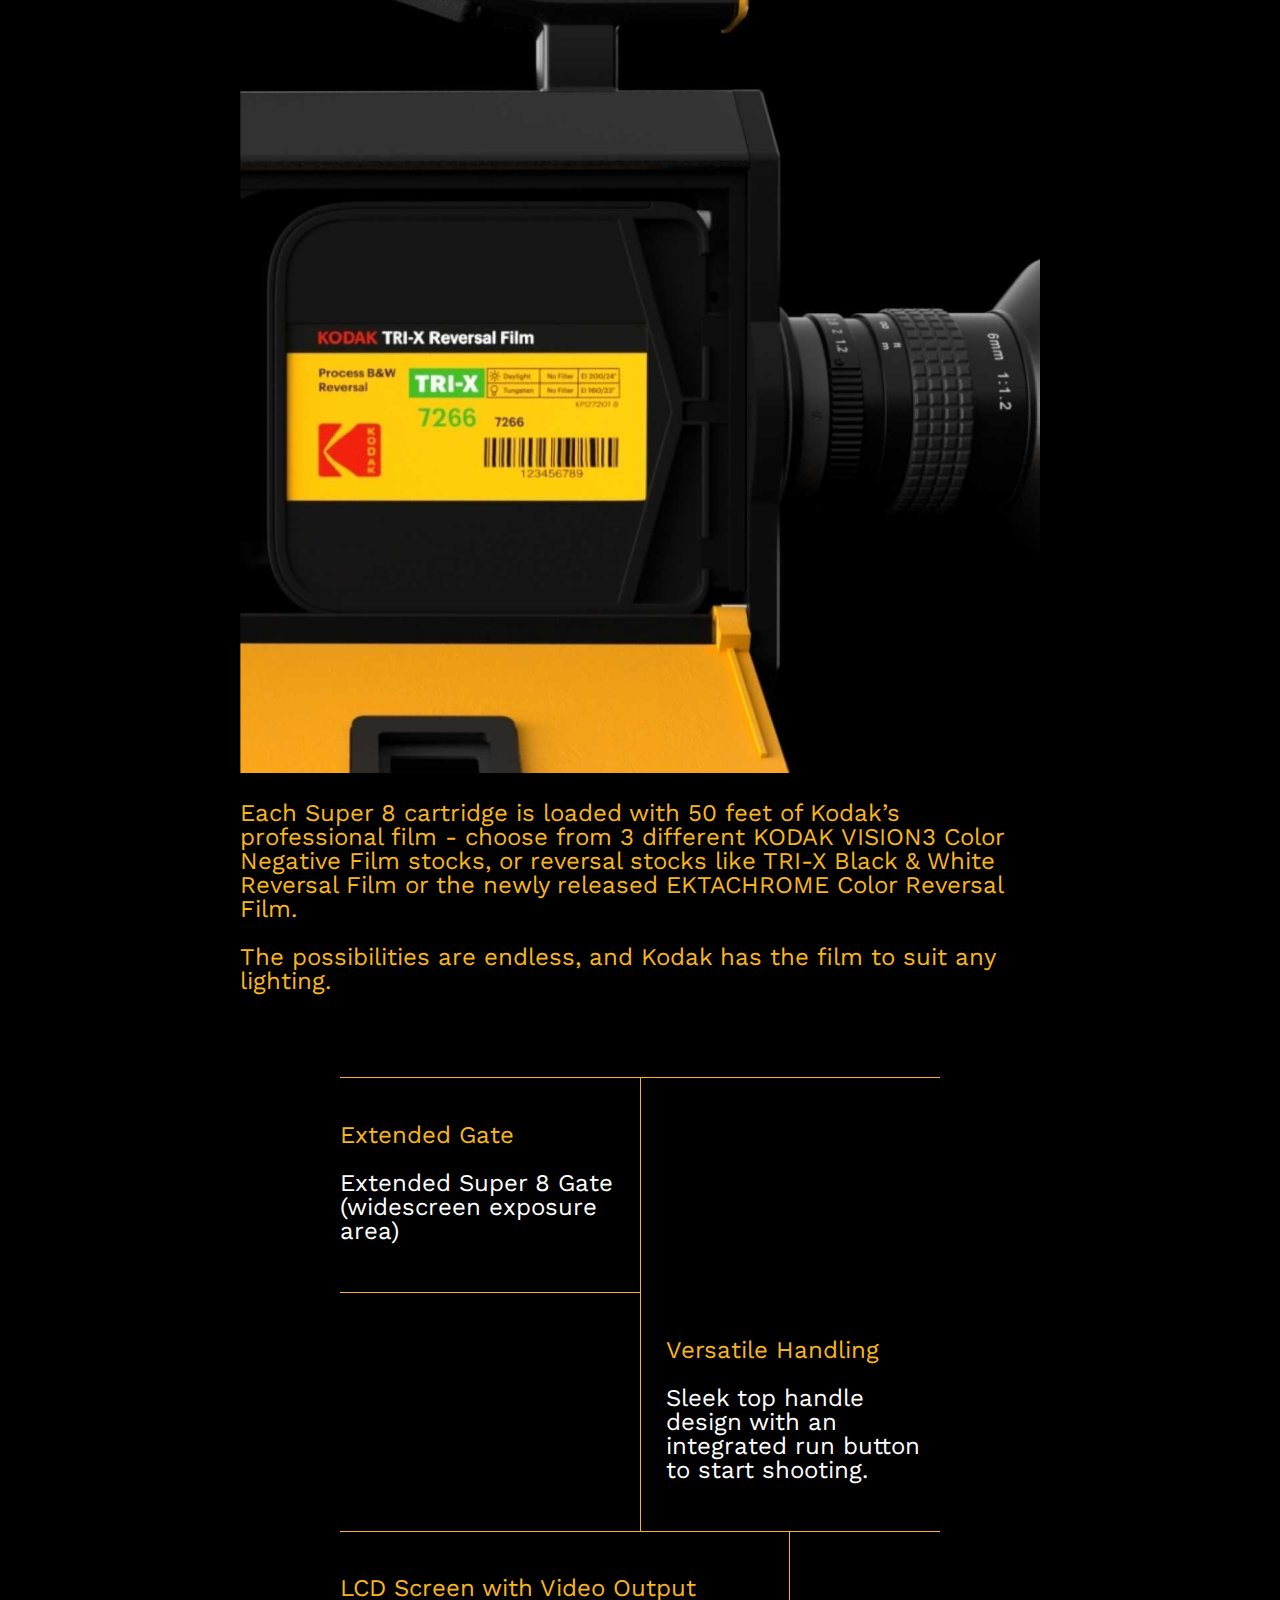
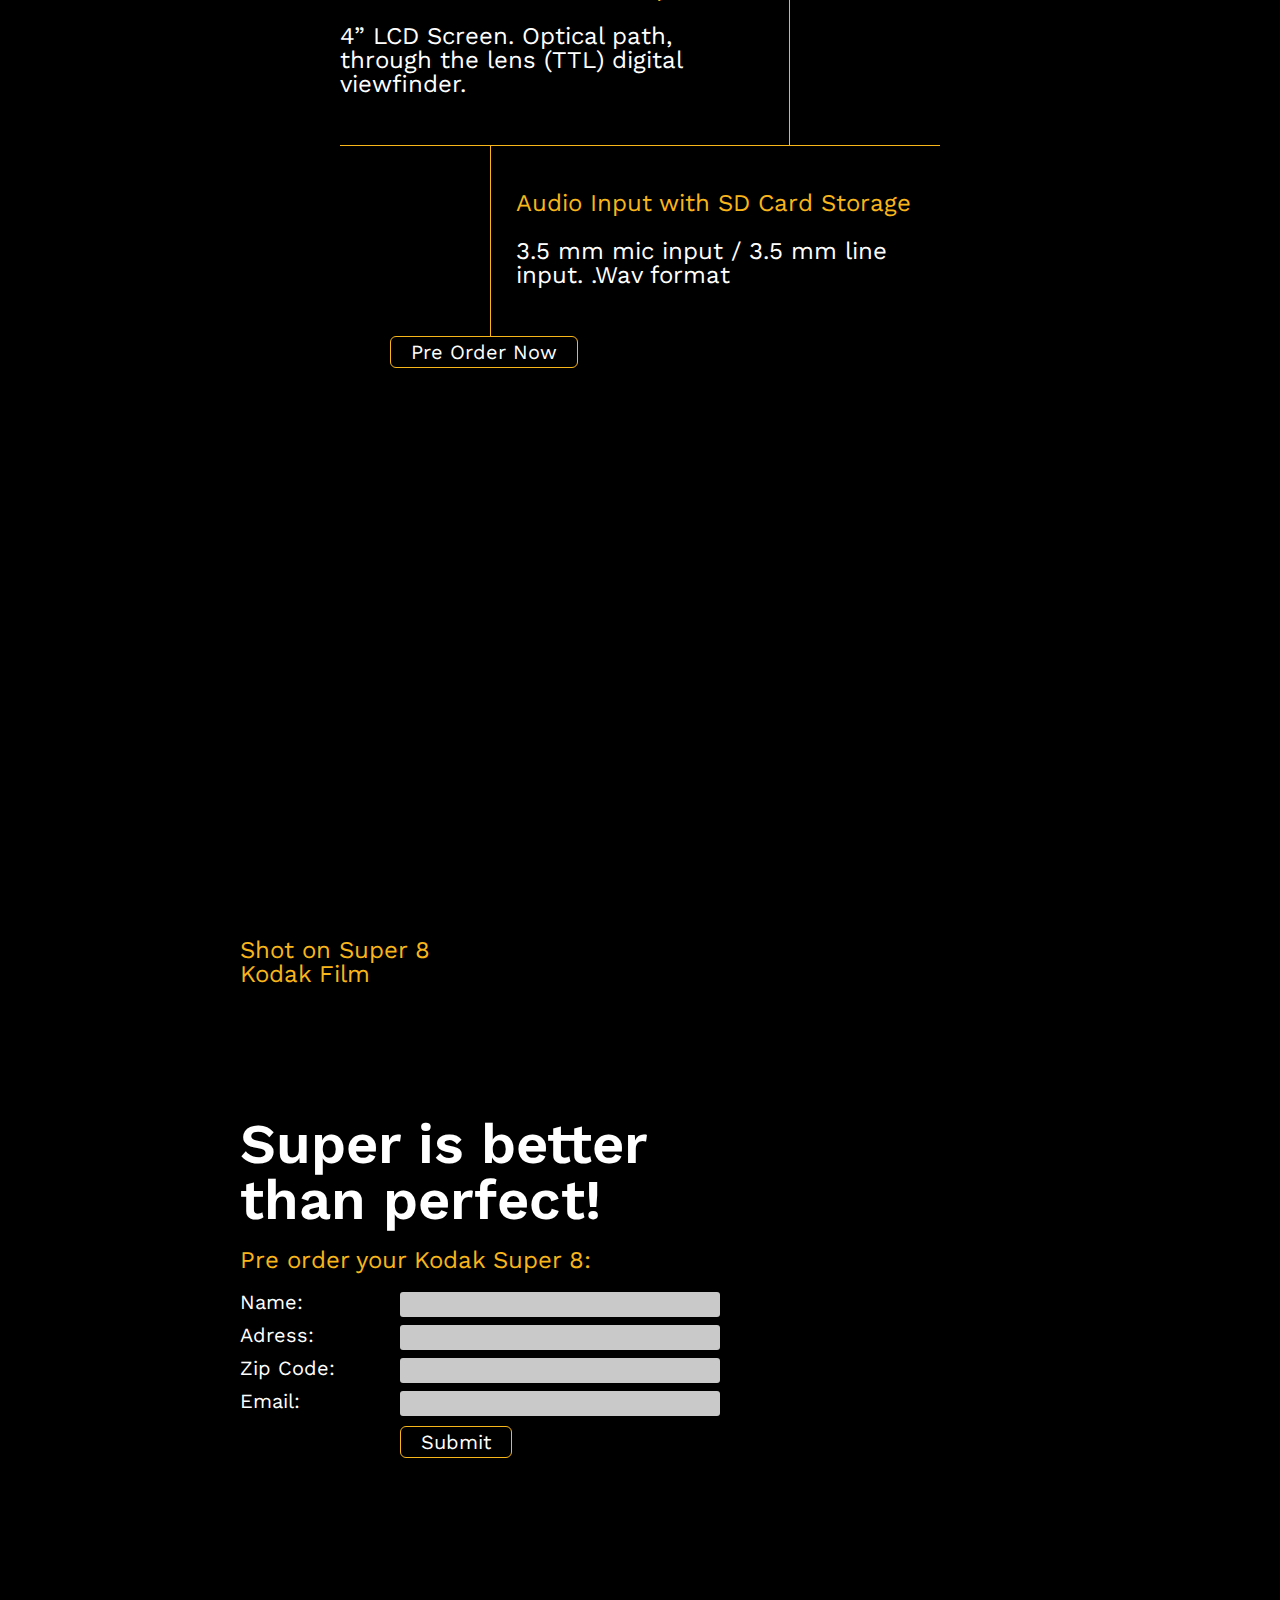
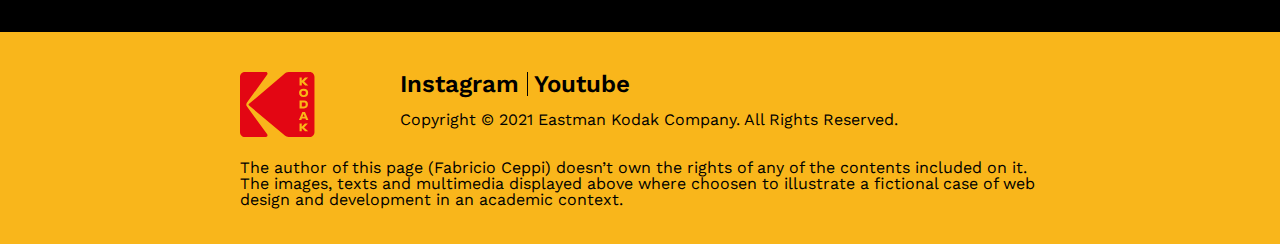
==== commit 646637e3: "ready" ====
--- a/index.html
+++ b/index.html
@@ -182,7 +182,7 @@
         <label for="email">Email:</label>
         <input type="email" name="email" id="email" required>
         <button type="submit">Submit</button>
-        <span id='pre-order-status' class='med-type color-yellow'>Congratulations! Your order has been sent properly</span>
+        <span id='pre-order-status' class='med-type color-yellow'></span>
       </form>
     </section>
   </main>
--- a/stylesheet.css
+++ b/stylesheet.css
@@ -2,15 +2,15 @@
 
 /* General */
 
-@import url('https://fonts.googleapis.com/css2?family=Work+Sans:wght@400;600&display=swap');
+@import url("https://fonts.googleapis.com/css2?family=Work+Sans:wght@400;600&display=swap");
 
 * {
-  font-family: 'Work Sans', sans-serif;
+  font-family: "Work Sans", sans-serif;
   box-sizing: border-box;
 }
 
 body {
-  background-color: rgb(0,0,0);
+  background-color: rgb(0, 0, 0);
   color: white;
   padding: 0;
   margin: 0;
@@ -54,11 +54,11 @@
 }
 
 .color-black {
-  color: rgb(0,0,0);
+  color: rgb(0, 0, 0);
 }
 
 button {
-  background-color: rgb(0,0,0);
+  background-color: rgb(0, 0, 0);
   border: 1px solid #f9b61b;
   border-radius: 6px;
   color: white;
@@ -99,12 +99,12 @@
 }
 
 #bar {
-  background-color: rgba(0,0,0,0.8);
+  background-color: rgba(0, 0, 0, 0.8);
   padding: 15px;
 }
 
 #menu {
-  background-color: rgba(0,0,0,0.8);
+  background-color: rgba(0, 0, 0, 0.8);
   padding: 0 0 15px 15px;
   transform: scaleY(0);
   transform-origin: top;
@@ -117,7 +117,7 @@
 
 #menu.opened {
   transform: scaleY(1);
-  transition: transform 0.5s cubic-bezier(0,.45,.27,1.05) 0s;
+  transition: transform 0.5s cubic-bezier(0, 0.45, 0.27, 1.05) 0s;
 }
 
 #menu.opened ul {
@@ -153,25 +153,28 @@
   border-right: 2px solid #f9b61b;
 }
 
-#desc-button, #spec-button, #logo {
+#desc-button,
+#spec-button,
+#logo {
   cursor: pointer;
 }
 
 @media (hover: hover) {
-
-button:hover {
-  transform: translatex(5px);
-  transition: 0.5s;
-}
-
-a:hover, #desc-button:hover, #spec-button:hover {
-  color: #f9b61b;
-}
-
-footer a:hover {
-  color: black;
-  opacity: 0.5;
-}
+  button:hover {
+    transform: translatex(5px);
+    transition: 0.5s;
+  }
+
+  a:hover,
+  #desc-button:hover,
+  #spec-button:hover {
+    color: #f9b61b;
+  }
+
+  footer a:hover {
+    color: black;
+    opacity: 0.5;
+  }
 }
 
 #toggle-menu.opened {
@@ -190,7 +193,6 @@
   position: static;
   transform: translateY(100%);
 }*/
-
 
 /* Main */
 
@@ -242,7 +244,9 @@
 }
 
 @keyframes right-slide {
-  100% {left: 0;}
+  100% {
+    left: 0;
+  }
 }
 
 .slide-btns {
@@ -287,7 +291,7 @@
   padding: 25px 0 25px 25px;
 }
 
-.specs:nth-of-type(1) > div{
+.specs:nth-of-type(1) > div {
   width: 50%;
 }
 
@@ -300,7 +304,8 @@
   border-left: 1px solid #f9b61b;
 }
 
-#spec3, #spec4 {
+#spec3,
+#spec4 {
   width: 75%;
 }
 
@@ -336,7 +341,6 @@
 }
 
 /* Styling form */
-
 
 label {
   display: block;
@@ -366,10 +370,13 @@
 
 #pre-order-status {
   display: block;
+  width: 100%;
   padding: 16px;
   border: 1px solid #f9b61b;
-  border-radius: 2px;
+  border-radius: 3px;
   margin-top: 20px;
+  transition: all 0.5s;
+  opacity: 0;
 }
 
 /* Footer */
@@ -380,7 +387,8 @@
   padding: 40px 15px 20px 15px;
 }
 
-footer > div, footer > p {
+footer > div,
+footer > p {
   max-width: 800px;
   margin-left: auto;
   margin-right: auto;
@@ -450,11 +458,9 @@
     clear: both;
     padding-top: 8px;
   }
-
 }
 
 @media only screen and (min-width: 400px) {
-
   footer li:first-child::after {
     content: "";
     position: absolute;
@@ -462,15 +468,17 @@
     margin-right: 1px;
     height: 100%;
     width: 1px;
-    background-color: rgb(0,0,0);
-}
+    background-color: rgb(0, 0, 0);
+  }
+
+  #pre-order-status {
+    width: 80%;
+  }
 }
 
 @media only screen and (min-width: 800px) {
-
   section {
-    padding-top:
-    60px;
+    padding-top: 60px;
   }
 
   .big-type {
@@ -510,7 +518,8 @@
     padding: 0 20px;
   }
 
-  label, .img-float {
+  label,
+  .img-float {
     width: 20%;
   }
 
@@ -520,6 +529,10 @@
 
   input {
     width: 40%;
+  }
+
+  #pre-order-status {
+    width: 60%;
   }
 }
 
@@ -527,4 +540,4 @@
   .text-block {
     margin: 0;
   }
-}+}
